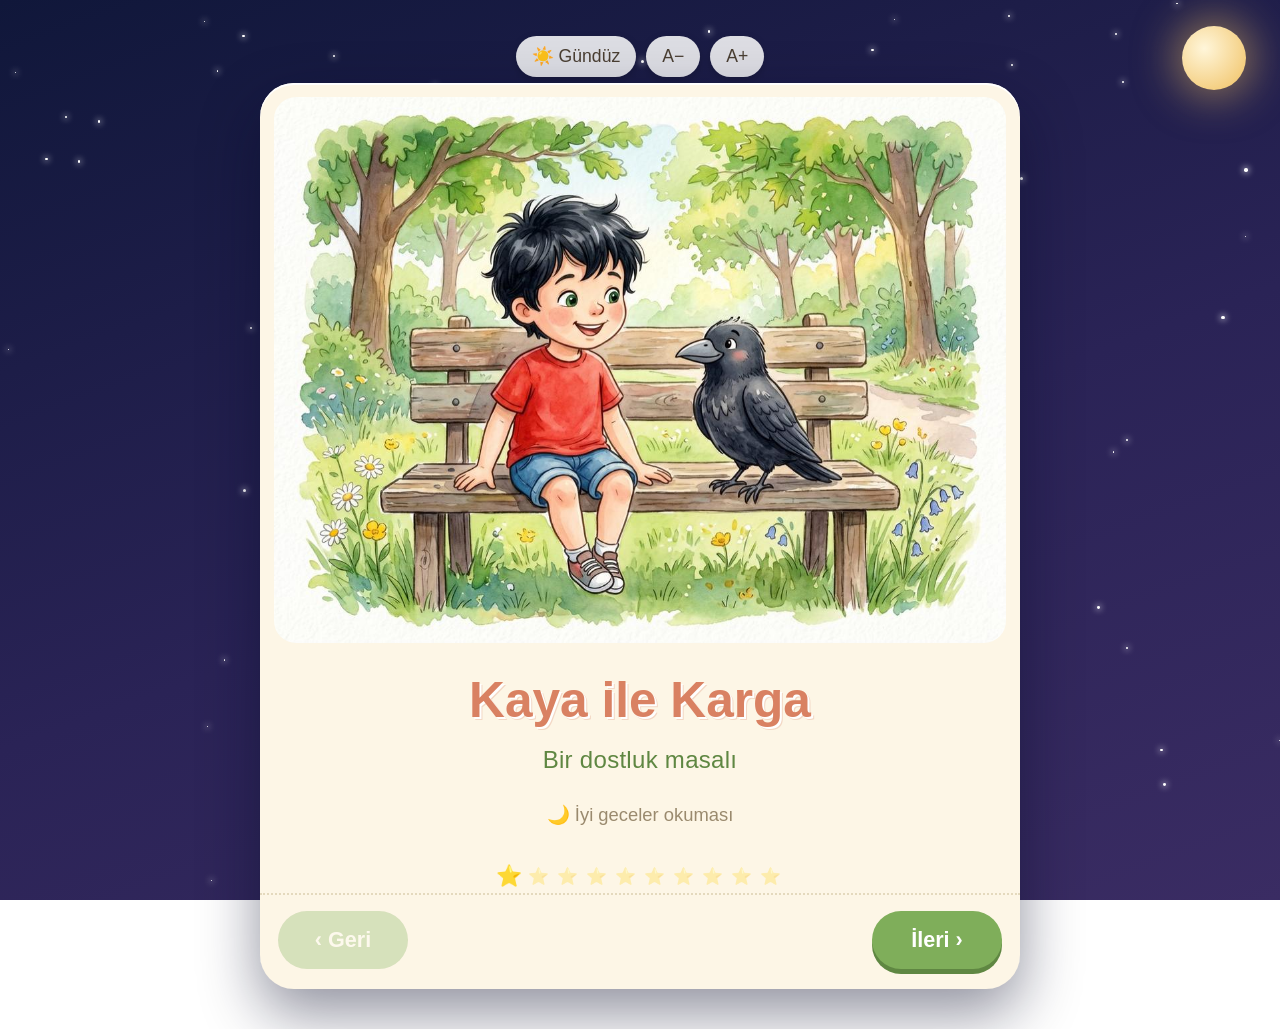
==== kitaplar/kaya-ile-karga/index.html @ 8b0d8ab0 "Kendi Kitaplarım: 'Kaya ile Karga' çocuk kitabını ekle (sitede okunabilir e-kitap)" ====
<!DOCTYPE html>
<html lang="tr">
<head>
<meta charset="UTF-8">
<meta name="viewport" content="width=device-width, initial-scale=1.0">
<title>Kaya ile Karga — Uyku Masalı</title>
<style>
  :root{
    --paper:#fdf6e6;
    --ink:#4a3f33;
    --accent:#7fae5a;
    --accent-dark:#5f8742;
    --coral:#d98162;
    --gold:#f0c060;
    --fs:1.55rem;            /* okunabilir taban yazı boyutu */
    --sky1:#10173a;
    --sky2:#2a2356;
    --sky3:#3a2c63;
  }
  /* GÜNDÜZ modu */
  body.day{
    --sky1:#acd5f0;
    --sky2:#cfe6f5;
    --sky3:#e9f3e3;
  }
  *{box-sizing:border-box;margin:0;padding:0}
  html,body{min-height:100%}
  body{
    font-family:ui-rounded,"SF Pro Rounded","Varela Round","Trebuchet MS","Comic Sans MS",sans-serif;
    color:var(--ink);
    background:linear-gradient(160deg,var(--sky1),var(--sky2) 55%,var(--sky3));
    background-attachment:fixed;
    display:flex;flex-direction:column;align-items:center;
    padding:18px 14px 40px;
    transition:background 1.2s ease;
    overflow-x:hidden;
  }
  /* yıldız alanı */
  .stars{position:fixed;inset:0;pointer-events:none;z-index:0;transition:opacity 1s}
  body.day .stars{opacity:0}
  .star{position:absolute;background:#fff;border-radius:50%;
        box-shadow:0 0 6px 1px rgba(255,255,255,.7);
        animation:tw 5s ease-in-out infinite}
  @keyframes tw{0%,100%{opacity:.25;transform:scale(.8)}50%{opacity:1;transform:scale(1.15)}}
  .moon{position:fixed;top:26px;right:34px;width:64px;height:64px;border-radius:50%;
        background:radial-gradient(circle at 35% 35%,#fff6da,var(--gold));
        box-shadow:0 0 40px 8px rgba(240,192,96,.5);z-index:0;transition:opacity 1s,transform 1.2s}
  body.day .moon{background:radial-gradient(circle at 35% 35%,#fff3c4,#ffd34d);
                 box-shadow:0 0 50px 14px rgba(255,211,77,.6)}

  /* KİTAP */
  .book{
    position:relative;z-index:1;
    width:min(760px,100%);
    background:var(--paper);
    border-radius:34px;
    box-shadow:0 24px 60px rgba(8,10,40,.45),0 2px 0 #fff inset;
    overflow:hidden;margin-top:6px;
  }
  .page{display:none}
  .page.active{display:block;animation:fade 1s ease}
  @keyframes fade{from{opacity:0;transform:translateY(14px)}to{opacity:1;transform:none}}

  .frame{padding:14px 14px 0}
  .page img{width:100%;display:block;border-radius:22px;background:#f3ecdb}

  .copy{padding:26px 34px 36px}
  .copy p{
    font-size:var(--fs);line-height:2;letter-spacing:.012em;
    text-align:center;margin:0 auto;max-width:24em;
  }
  .copy p + p{margin-top:1em}
  .verse{white-space:pre-line}
  .copy em{color:var(--coral);font-style:normal;font-weight:bold}

  /* KAPAK */
  .cover .copy{padding-top:30px}
  .cover h1{
    font-size:3.1rem;text-align:center;line-height:1.12;
    color:var(--coral);text-shadow:2px 2px 0 #fff,3px 3px 0 rgba(217,129,98,.25);
  }
  .cover .sub{text-align:center;color:var(--accent-dark);font-size:1.5rem;margin-top:.3em}
  .cover .badge{display:block;text-align:center;margin-top:1.1em;font-size:1.15rem;color:#9a8a6e}

  /* SON */
  .end h2{text-align:center;font-size:2rem;color:var(--coral);margin-bottom:.4em}
  .theend{margin-top:1em;color:var(--accent-dark);font-size:1.8rem;text-align:center}

  /* İLERLEME (yıldızlar) */
  .progress{display:flex;gap:8px;justify-content:center;flex-wrap:wrap;
            padding:4px 16px 0}
  .dot{font-size:1.05rem;opacity:.32;transition:opacity .3s,transform .3s}
  .dot.on{opacity:1;transform:scale(1.25)}

  /* NAV */
  .nav{display:flex;align-items:center;justify-content:space-between;gap:12px;
       padding:16px 18px 20px;border-top:2px dotted #e4d9bd;margin-top:6px}
  .nav button{
    font-family:inherit;font-size:1.35rem;font-weight:bold;cursor:pointer;
    border:none;color:#fff;background:var(--accent);
    padding:16px 26px;border-radius:40px;box-shadow:0 5px 0 var(--accent-dark);
    transition:transform .1s,box-shadow .1s;min-width:130px;
  }
  .nav button:active{transform:translateY(4px);box-shadow:0 1px 0 var(--accent-dark)}
  .nav button:disabled{opacity:.3;box-shadow:none;cursor:default}

  /* ARAÇ ÇUBUĞU */
  .tools{position:relative;z-index:1;display:flex;gap:10px;margin-top:18px;flex-wrap:wrap;justify-content:center}
  .tools button{
    font-family:inherit;font-size:1.1rem;cursor:pointer;border:none;
    background:rgba(255,255,255,.85);color:#4a3f33;
    padding:10px 16px;border-radius:30px;box-shadow:0 3px 8px rgba(0,0,0,.18);
  }
  .tools button:active{transform:translateY(2px)}

  @media (max-width:560px){
    :root{--fs:1.32rem}
    .copy{padding:20px 20px 28px}
    .cover h1{font-size:2.3rem}
    .moon{width:48px;height:48px;top:16px;right:18px}
    .nav button{min-width:104px;padding:14px 16px;font-size:1.15rem}
  }

  @media print{
    body{background:#fff;padding:0}
    .stars,.moon,.tools,.nav{display:none!important}
    .book{box-shadow:none;width:100%;border-radius:0}
    .page{display:block!important;page-break-after:always}
  }
</style>
</head>
<body>
<div class="stars" id="stars"></div>
<div class="moon"></div>

<div class="tools">
  <button id="mode">☀️ Gündüz</button>
  <button id="smaller">A−</button>
  <button id="bigger">A+</button>
</div>

<div class="book" id="book">

  <!-- KAPAK -->
  <section class="page cover active">
    <div class="frame"><img src="gorseller/01_kapak_bank.jpg" alt="Kaya ve Karga bankta"></div>
    <div class="copy">
      <h1>Kaya ile Karga</h1>
      <p class="sub">Bir dostluk masalı</p>
      <span class="badge">🌙 İyi geceler okuması</span>
    </div>
  </section>

  <!-- 1 -->
  <section class="page">
    <div class="frame"><img src="gorseller/02_bahce_besleme.jpg" alt="Kaya bahçede kargayı besliyor"></div>
    <div class="copy">
      <p class="verse">Merhaba!
Benim adım Kaya.
Bu da en iyi arkadaşım Karga.</p>
      <p class="verse">Yuvasından düşüp
bahçemizde bulunca,
hemen alıp eve getirdik.</p>
    </div>
  </section>

  <!-- 2 -->
  <section class="page">
    <div class="frame"><img src="gorseller/01_kapak_bank.jpg" alt="Kaya ve Karga birlikte"></div>
    <div class="copy">
      <p class="verse">Önce kanadını,
gagasını iyileştirdik.
Sonra da onu besledik.</p>
      <p class="verse">Annem güzel bir yuva yaptı.
Artık Karga da bizimleydi.

Karga benim en iyi dostum. 💚</p>
    </div>
  </section>

  <!-- 3 -->
  <section class="page">
    <div class="frame"><img src="gorseller/03_uzgun_cocuklar.jpg" alt="Üzgün çocuklar ve hayvanları"></div>
    <div class="copy">
      <p class="verse">Bizim sokakta
herkesin bir dostu var.</p>
      <p class="verse">Ama bir dertleri varmış…
Karga bu haberi verdi.

Hep birlikte toplandılar,
bir çözüm bulmaya.</p>
    </div>
  </section>

  <!-- 4 -->
  <section class="page">
    <div class="frame"><img src="gorseller/04_hamster_konusma.jpg" alt="Hamster taşın üstünde konuşuyor"></div>
    <div class="copy">
      <p class="verse">Önce Hamster söze başladı:
“Bize isimler taktılar.
Kediye <em>nankör</em> dediler.</p>
      <p class="verse">Kimimiz çok yaramaz,
kimimiz laf dinlemez…
Oysa hepimiz aynıyız!”</p>
    </div>
  </section>

  <!-- 5 -->
  <section class="page">
    <div class="frame"><img src="gorseller/05_hayvan_ozellikleri.jpg" alt="Hayvanların özellikleri"></div>
    <div class="copy">
      <p class="verse">Kedi sever kendi halini.
Tavşan hiç durmaz yerinde.
Balık yüzer bir ileri bir geri.
Kaplumbağa çok sever yemeyi.</p>
      <p class="verse">Her birimiz farklıyız,
ama hepimiz çok kıymetliyiz. ✨</p>
    </div>
  </section>

  <!-- 6 -->
  <section class="page">
    <div class="frame"><img src="gorseller/06_sokak_aileler.jpg" alt="Sokakta toplanan aileler"></div>
    <div class="copy">
      <p>Karga’nın haberi tüm şehre yayıldı.</p>
      <p>Kulaktan kulağa, evden eve…</p>
      <p>Çocuklar, anneler, babalar toplandı.</p>
    </div>
  </section>

  <!-- 7 -->
  <section class="page">
    <div class="frame"><img src="gorseller/07_parkta_dinleme.jpg" alt="Parkta Karga'yı dinleyen aileler"></div>
    <div class="copy">
      <p>Hepsi sessizce dinledi.</p>
      <p>Bir çocuk fısıldadı: <em>“Bunu hiç bilmiyordum.”</em></p>
      <p>O gün herkes hayvanına biraz daha şefkatle baktı. 🐾</p>
    </div>
  </section>

  <!-- 8 -->
  <section class="page">
    <div class="frame"><img src="gorseller/08_gece_yildizlar.jpg" alt="Gece yıldızların altında Kaya ve Karga"></div>
    <div class="copy">
      <p>O gece Kaya ile Karga bahçedeydi.</p>
      <p>Yıldızlar çıkmıştı, hava ılık ve sakindi. 🌟</p>
      <p class="verse">Karga yaslandı omzuna:
<em>“İnsanlar dinlemeyi öğrendi.”</em></p>
    </div>
  </section>

  <!-- SON -->
  <section class="page end">
    <div class="frame"><img src="gorseller/01_kapak_bank.jpg" alt="Kaya ve Karga birlikte"></div>
    <div class="copy">
      <h2>Ve o geceden sonra…</h2>
      <p>Sokaktaki hayvanlar artık daha az korktu.</p>
      <p>Evdeki dostlar yalnız kalmadı.</p>
      <p>Çünkü bazen tek bir tatlı söz,
      her şeyi anlamaya yeter. 💫</p>
      <p class="theend">İyi geceler… 🌙</p>
    </div>
  </section>

  <div class="progress" id="progress"></div>

  <div class="nav">
    <button id="prev">‹ Geri</button>
    <button id="next">İleri ›</button>
  </div>
</div>

<script>
  /* yıldızları oluştur */
  const sky=document.getElementById('stars');
  for(let k=0;k<70;k++){
    const s=document.createElement('div');
    s.className='star';
    const sz=Math.random()*2.4+1;
    s.style.width=s.style.height=sz+'px';
    s.style.left=Math.random()*100+'%';
    s.style.top=Math.random()*100+'%';
    s.style.animationDelay=(Math.random()*5)+'s';
    sky.appendChild(s);
  }

  const pages=[...document.querySelectorAll('.page')];
  let i=0;
  const prev=document.getElementById('prev');
  const next=document.getElementById('next');
  const prog=document.getElementById('progress');
  pages.forEach((_,n)=>{
    const d=document.createElement('span');
    d.className='dot';d.textContent='⭐';
    prog.appendChild(d);
  });
  const dots=[...prog.children];

  function show(n){
    pages[i].classList.remove('active');
    i=Math.max(0,Math.min(pages.length-1,n));
    pages[i].classList.add('active');
    dots.forEach((d,k)=>d.classList.toggle('on',k<=i));
    prev.disabled=i===0;
    next.disabled=i===pages.length-1;
    window.scrollTo({top:0,behavior:'smooth'});
  }
  prev.onclick=()=>show(i-1);
  next.onclick=()=>show(i+1);
  document.addEventListener('keydown',e=>{
    if(e.key==='ArrowRight')show(i+1);
    if(e.key==='ArrowLeft')show(i-1);
  });

  /* Gündüz / Gece */
  const modeBtn=document.getElementById('mode');
  modeBtn.onclick=()=>{
    document.body.classList.toggle('day');
    modeBtn.textContent=document.body.classList.contains('day')?'🌙 Gece':'☀️ Gündüz';
  };

  /* Yazı boyutu */
  let fs=1.55;
  const root=document.documentElement;
  document.getElementById('bigger').onclick=()=>{fs=Math.min(2.4,fs+0.12);root.style.setProperty('--fs',fs+'rem')};
  document.getElementById('smaller').onclick=()=>{fs=Math.max(1.1,fs-0.12);root.style.setProperty('--fs',fs+'rem')};

  show(0);
</script>
</body>
</html>
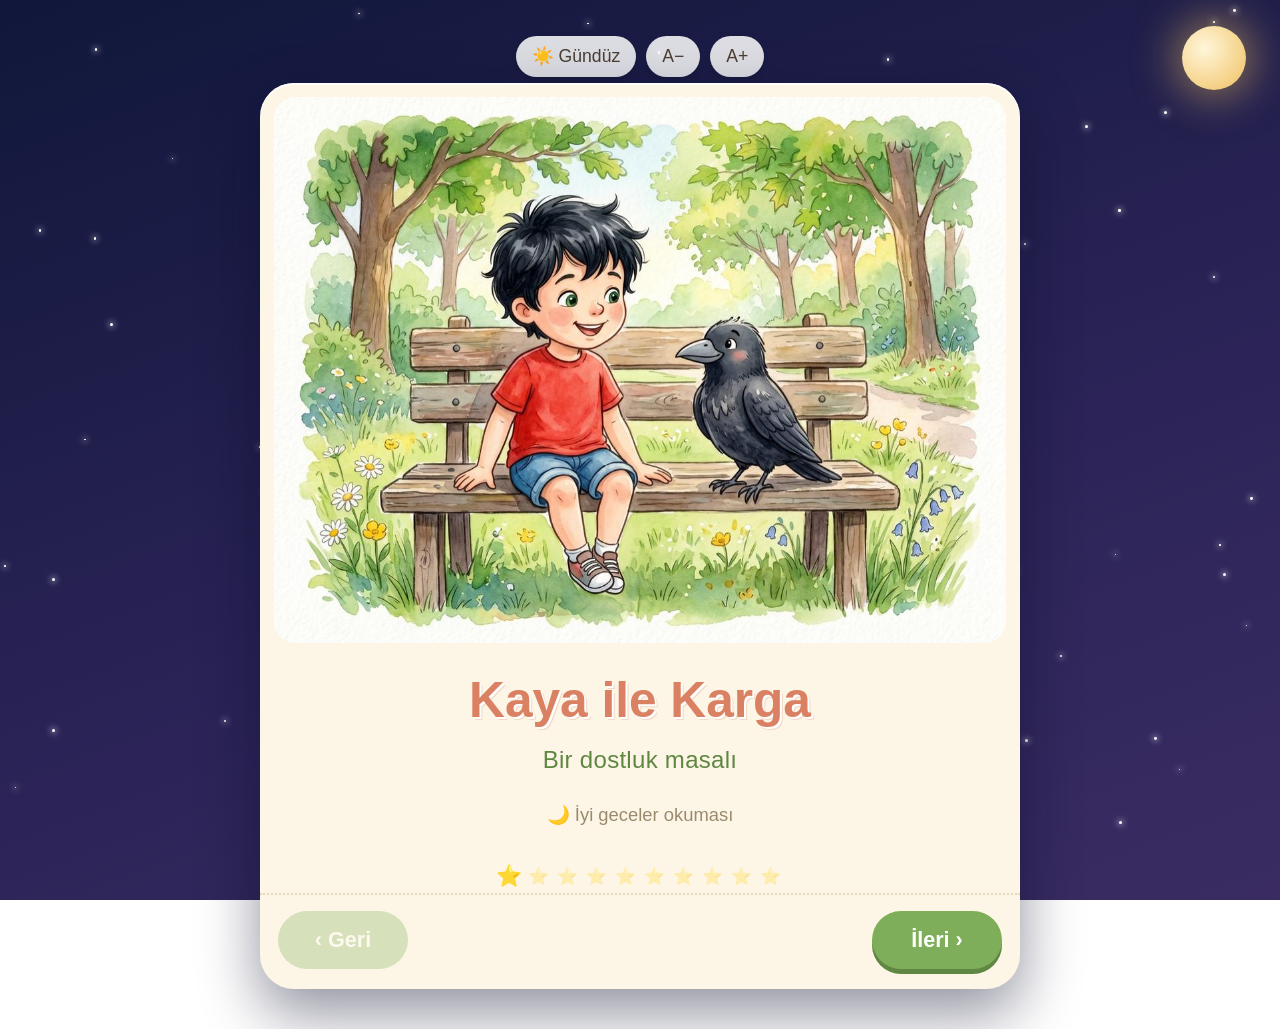
==== commit 8b4f6ad5: "Microsoft Clarity analitik kodunu tüm sayfalara ekle" ====
--- a/kitaplar/kaya-ile-karga/index.html
+++ b/kitaplar/kaya-ile-karga/index.html
@@ -128,6 +128,13 @@
     .page{display:block!important;page-break-after:always}
   }
 </style>
+  <script type="text/javascript">
+    (function(c,l,a,r,i,t,y){
+        c[a]=c[a]||function(){(c[a].q=c[a].q||[]).push(arguments)};
+        t=l.createElement(r);t.async=1;t.src="https://www.clarity.ms/tag/"+i;
+        y=l.getElementsByTagName(r)[0];y.parentNode.insertBefore(t,y);
+    })(window, document, "clarity", "script", "xbzxcnqhbi");
+  </script>
 </head>
 <body>
 <div class="stars" id="stars"></div>
